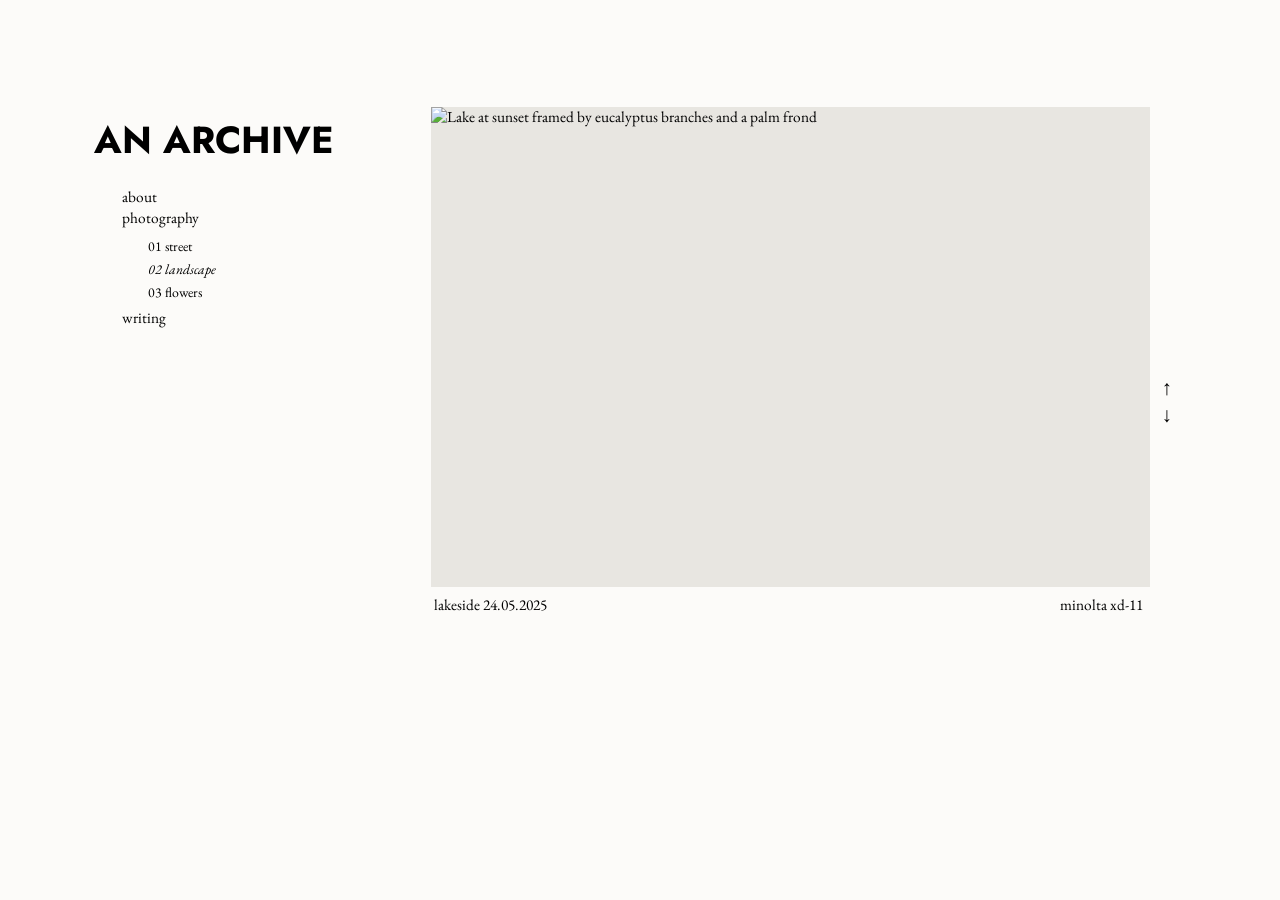
==== landscape.html @ 35788fcb "Add files via upload" ====
<!DOCTYPE html>
<html lang="en">
<head>
<meta charset="utf-8">
<meta name="viewport" content="width=device-width, initial-scale=1">
<title>landscape — AN ARCHIVE</title>
<link rel="preconnect" href="https://fonts.googleapis.com">
<link rel="preconnect" href="https://fonts.gstatic.com" crossorigin>
<link href="https://fonts.googleapis.com/css2?family=EB+Garamond:ital@0;1&family=Jost:wght@700&display=swap" rel="stylesheet">
<link rel="stylesheet" href="style.css">
</head>
<body>
<header class="sidebar">
  <h1 class="site-title"><a href="index.html">AN ARCHIVE</a></h1>
  <nav aria-label="Main">
    <ul class="menu">
      <li><a href="about.html">about</a></li>
      <li><a href="street.html">photography</a>
        <ul>
          <li><a href="street.html">01 street</a></li>
          <li><a href="landscape.html" aria-current="page">02 landscape</a></li>
          <li><a href="flowers.html">03 flowers</a></li>
        </ul>
      </li>
      <li><a href="writing.html">writing</a></li>
    </ul>
  </nav>
</header>
<main class="gallery">
  <section class="slide" id="s1" aria-label="lakeside">
    <figure class="photo landscape">
      <img src="images/landscape-lakeside.jpg" alt="Lake at sunset framed by eucalyptus branches and a palm frond">
      <figcaption><span class="title">lakeside 24.05.2025</span><span class="meta">minolta xd-11</span></figcaption>
    </figure>
    <nav class="steppers" aria-label="Photo navigation">
      <a href="#s1" aria-label="Previous photo">&uarr;</a>
      <a href="#s1" aria-label="Next photo">&darr;</a>
    </nav>
  </section>
</main>
</body>
</html>
---- style.css ----
/* AN ARCHIVE — layout tuned to a 1456×816 design, scaled with vw/vh */
:root{
  --bg:#fcfbf9; --ink:#000;
  --frame:min(56.2vw,100vh);            /* width of the photo column */
  --serif:"EB Garamond",Garamond,"Times New Roman",serif;
  --display:"Jost",Futura,"Century Gothic","Trebuchet MS",sans-serif;
}
*,*::before,*::after{box-sizing:border-box;margin:0;padding:0}
html{font-size:clamp(14px,1.2vw,19px);background:var(--bg);color:var(--ink)}
body{font:1rem/1.35 var(--serif);height:100vh;overflow:hidden;display:grid;grid-template-columns:33.65vw 1fr}
a{color:inherit;text-decoration:none}
a:hover{text-decoration:underline;text-decoration-thickness:1px;text-underline-offset:.2em}
a:focus-visible{outline:2px solid currentColor;outline-offset:3px}

/* sidebar */
.sidebar{padding:13.5vh 0 0 7.35vw}
.site-title{font:700 2.45rem/1 var(--display)}
.site-title a:hover{text-decoration:none}
.menu{list-style:none;margin:1.8rem 0 0 1.8rem}
.menu>li{line-height:1.38}
.menu ul{list-style:none;margin:.4rem 0 .3rem 1.7rem;font-size:.9rem;line-height:1.65}
.menu [aria-current="page"]{font-style:italic}

/* main area */
main{position:relative;min-width:0;height:100vh}

/* home placeholder */
.placeholder{position:absolute;top:17.5vh;left:3.65vw;width:min(36.5vw,65vh);aspect-ratio:1;background:#000;color:#e8230f;display:grid;place-items:center;font:500 1.35rem/1 "Helvetica Neue",Arial,sans-serif}

/* text pages */
.text p{position:absolute;top:27.5vh;left:7.35vw;max-width:38.6vw;line-height:1.15}

/* photo pages: one full-height slide per photo, snapping vertically */
.gallery{overflow-y:auto;scroll-snap-type:y mandatory;scroll-behavior:smooth;scrollbar-width:none}
.gallery::-webkit-scrollbar{display:none}
.slide{position:relative;height:100vh;scroll-snap-align:start;scroll-snap-stop:always}
.photo{position:absolute;top:0;left:0;width:var(--frame)}
.photo img{display:block;width:100%;aspect-ratio:3/2;object-fit:cover;margin-top:11.9vh;background:#e8e6e1}
figcaption{display:flex;justify-content:space-between;gap:1rem;padding:.55rem .45rem 0 .2rem}
.meta{text-align:right}

/* portrait variant: tall image, title sits to its left */
.portrait{--pw:59.2vh;--pl:calc((var(--frame) - var(--pw))*.56)}
.portrait img{width:var(--pw);aspect-ratio:2/3;margin:5.8vh 0 0 var(--pl)}
.portrait figcaption{position:absolute;top:80vh;left:0;right:0;padding:0 .45rem 0 0;justify-content:flex-end}
.portrait .title{position:absolute;right:calc(100% - var(--pl) + 3.1rem)}

/* up / down arrows */
.steppers{position:absolute;top:42vh;left:calc(var(--frame) + .75rem);display:flex;flex-direction:column;gap:.4rem;font:500 1.35rem/1 var(--display)}
.steppers a{padding:.2rem .35rem;margin:-.2rem -.35rem}
.steppers a:hover{text-decoration:none;opacity:.55}

@media (prefers-reduced-motion:reduce){.gallery{scroll-behavior:auto}}

/* small screens: stack everything, photos scroll normally, arrows hidden */
@media (max-width:800px){
  html{font-size:17px}
  body{display:block;height:auto;overflow:visible}
  .sidebar{padding:2rem 1.5rem 1.5rem}
  .menu{margin-left:0}
  main,.gallery{height:auto;overflow:visible}
  .slide{height:auto;padding:0 1.5rem 2.5rem}
  .photo,.text p,.placeholder{position:static;width:auto}
  .text p{padding:0 1.5rem;max-width:none}
  .placeholder{margin:0 1.5rem;width:calc(100% - 3rem)}
  .photo img{margin:0}
  .portrait img{width:100%;max-width:26rem;margin:0 auto}
  .portrait figcaption{position:static;padding:.55rem .2rem 0;justify-content:space-between}
  .portrait .title{position:static}
  .steppers{display:none}
}
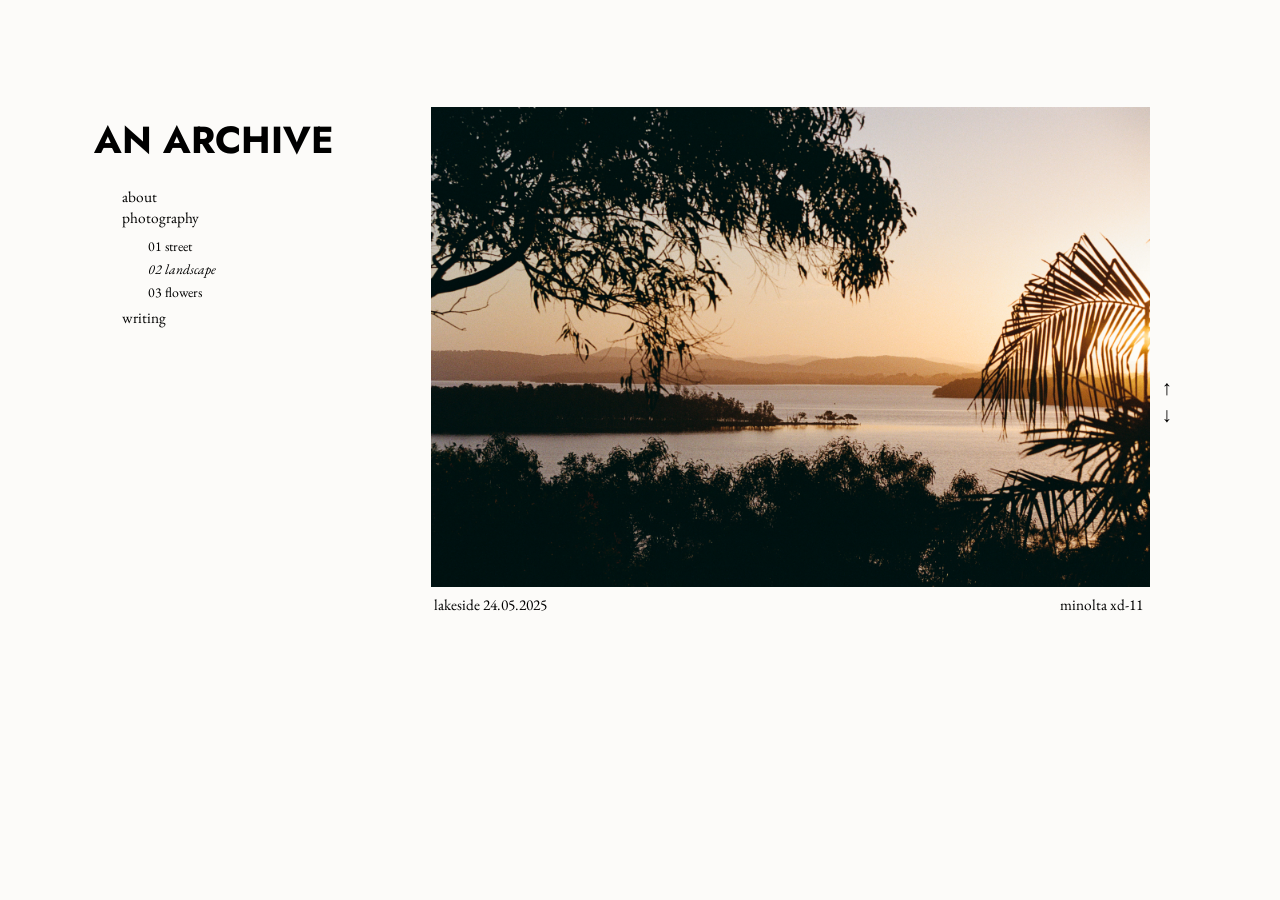
==== commit fa56c5d4: "Add files via upload" ====
--- a/landscape.html
+++ b/landscape.html
@@ -8,6 +8,7 @@
 <link rel="preconnect" href="https://fonts.gstatic.com" crossorigin>
 <link href="https://fonts.googleapis.com/css2?family=EB+Garamond:ital@0;1&family=Jost:wght@700&display=swap" rel="stylesheet">
 <link rel="stylesheet" href="style.css">
+<script src="script.js" defer></script>
 </head>
 <body>
 <header class="sidebar">
--- a/style.css
+++ b/style.css
@@ -40,10 +40,13 @@
 .meta{text-align:right}
 
 /* portrait variant: tall image, title sits to its left */
-.portrait{--pw:59.2vh;--pl:calc((var(--frame) - var(--pw))*.56)}
-.portrait img{width:var(--pw);aspect-ratio:2/3;margin:5.8vh 0 0 var(--pl)}
-.portrait figcaption{position:absolute;top:80vh;left:0;right:0;padding:0 .45rem 0 0;justify-content:flex-end}
-.portrait .title{position:absolute;right:calc(100% - var(--pl) + 3.1rem)}
+/* the title and camera text keep their positions; the photo is centred in the gap between them */
+.portrait{--pw:59.2vh;--pl:calc((var(--frame) - var(--pw))*.56);height:100vh;display:grid;grid-template-columns:max(0px,calc(var(--pl) - 3.1rem)) minmax(0,1fr) auto}
+.portrait img{grid-area:1/2;justify-self:center;width:var(--pw);aspect-ratio:2/3;margin:5.8vh 0 0}
+.portrait figcaption{display:contents}
+.portrait .title,.portrait .meta{grid-row:1;align-self:start;margin-top:80vh;white-space:nowrap}
+.portrait .title{grid-column:1;justify-self:end}
+.portrait .meta{grid-column:3;padding-right:.45rem}
 
 /* up / down arrows */
 .steppers{position:absolute;top:42vh;left:calc(var(--frame) + .75rem);display:flex;flex-direction:column;gap:.4rem;font:500 1.35rem/1 var(--display)}
@@ -64,8 +67,9 @@
   .text p{padding:0 1.5rem;max-width:none}
   .placeholder{margin:0 1.5rem;width:calc(100% - 3rem)}
   .photo img{margin:0}
+  .portrait{display:block;height:auto}
   .portrait img{width:100%;max-width:26rem;margin:0 auto}
-  .portrait figcaption{position:static;padding:.55rem .2rem 0;justify-content:space-between}
-  .portrait .title{position:static}
+  .portrait figcaption{display:flex;padding:.55rem .2rem 0;justify-content:space-between}
+  .portrait .title,.portrait .meta{margin-top:0;padding-right:0;white-space:normal}
   .steppers{display:none}
 }
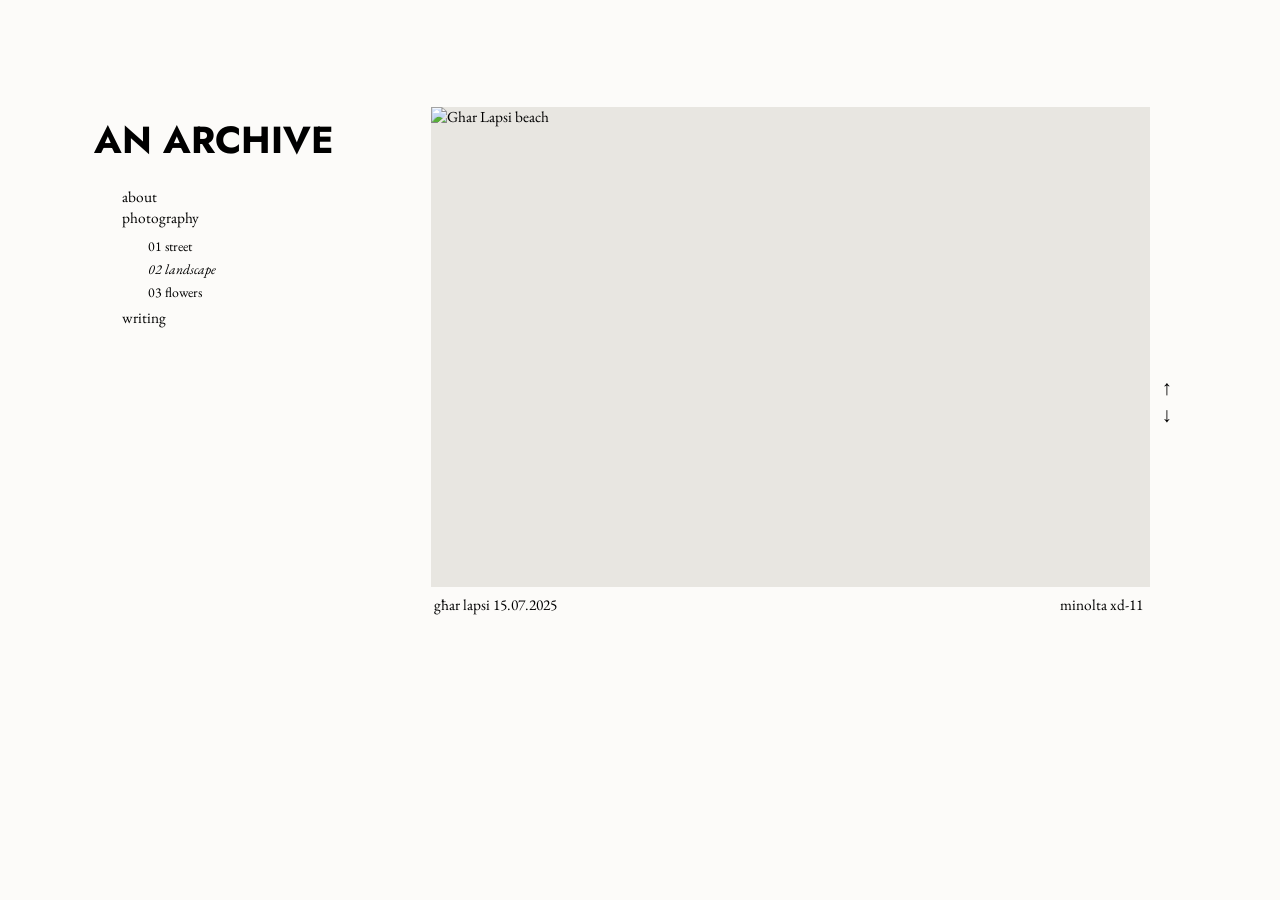
==== commit 460cc3fc: "Update landscape.html" ====
--- a/landscape.html
+++ b/landscape.html
@@ -28,6 +28,18 @@
   </nav>
 </header>
 <main class="gallery">
+ <section class="slide">
+  <figure class="photo landscape">
+    <img src="images/landscape-gharlapsi.jpg" alt="Ghar Lapsi beach" loading="lazy">
+    <figcaption><span class="title">għar lapsi 15.07.2025</span><span class="meta">minolta xd-11</span></figcaption>
+  </figure>
+</section>
+  <section class="slide">
+  <figure class="photo landscape">
+    <img src="images/landscape-innsbruck.jpg" alt="Innsbruck" loading="lazy">
+    <figcaption><span class="title">innsbruck 20.07.2025</span><span class="meta">minolta xd-11</span></figcaption>
+  </figure>
+</section>
   <section class="slide" id="s1" aria-label="lakeside">
     <figure class="photo landscape">
       <img src="images/landscape-lakeside.jpg" alt="Lake at sunset framed by eucalyptus branches and a palm frond">
--- a/style.css
+++ b/style.css
@@ -41,7 +41,7 @@
 
 /* portrait variant: tall image, title sits to its left */
 /* the title and camera text keep their positions; the photo is centred in the gap between them */
-.portrait{--pw:59.2vh;--pl:calc((var(--frame) - var(--pw))*.56);height:100vh;display:grid;grid-template-columns:max(0px,calc(var(--pl) - 3.1rem)) minmax(0,1fr) auto}
+.portrait{--pw:59.2vh;--pl:calc((var(--frame) - var(--pw))*.56);height:100vh;display:grid;grid-template-columns:minmax(auto,max(0px,calc(var(--pl) - 3.1rem))) minmax(0,1fr) auto}
 .portrait img{grid-area:1/2;justify-self:center;width:var(--pw);aspect-ratio:2/3;margin:5.8vh 0 0}
 .portrait figcaption{display:contents}
 .portrait .title,.portrait .meta{grid-row:1;align-self:start;margin-top:80vh;white-space:nowrap}
@@ -57,7 +57,7 @@
 
 /* small screens: stack everything, photos scroll normally, arrows hidden */
 @media (max-width:800px){
-  html{font-size:17px}
+  html{font-size:12px}
   body{display:block;height:auto;overflow:visible}
   .sidebar{padding:2rem 1.5rem 1.5rem}
   .menu{margin-left:0}
